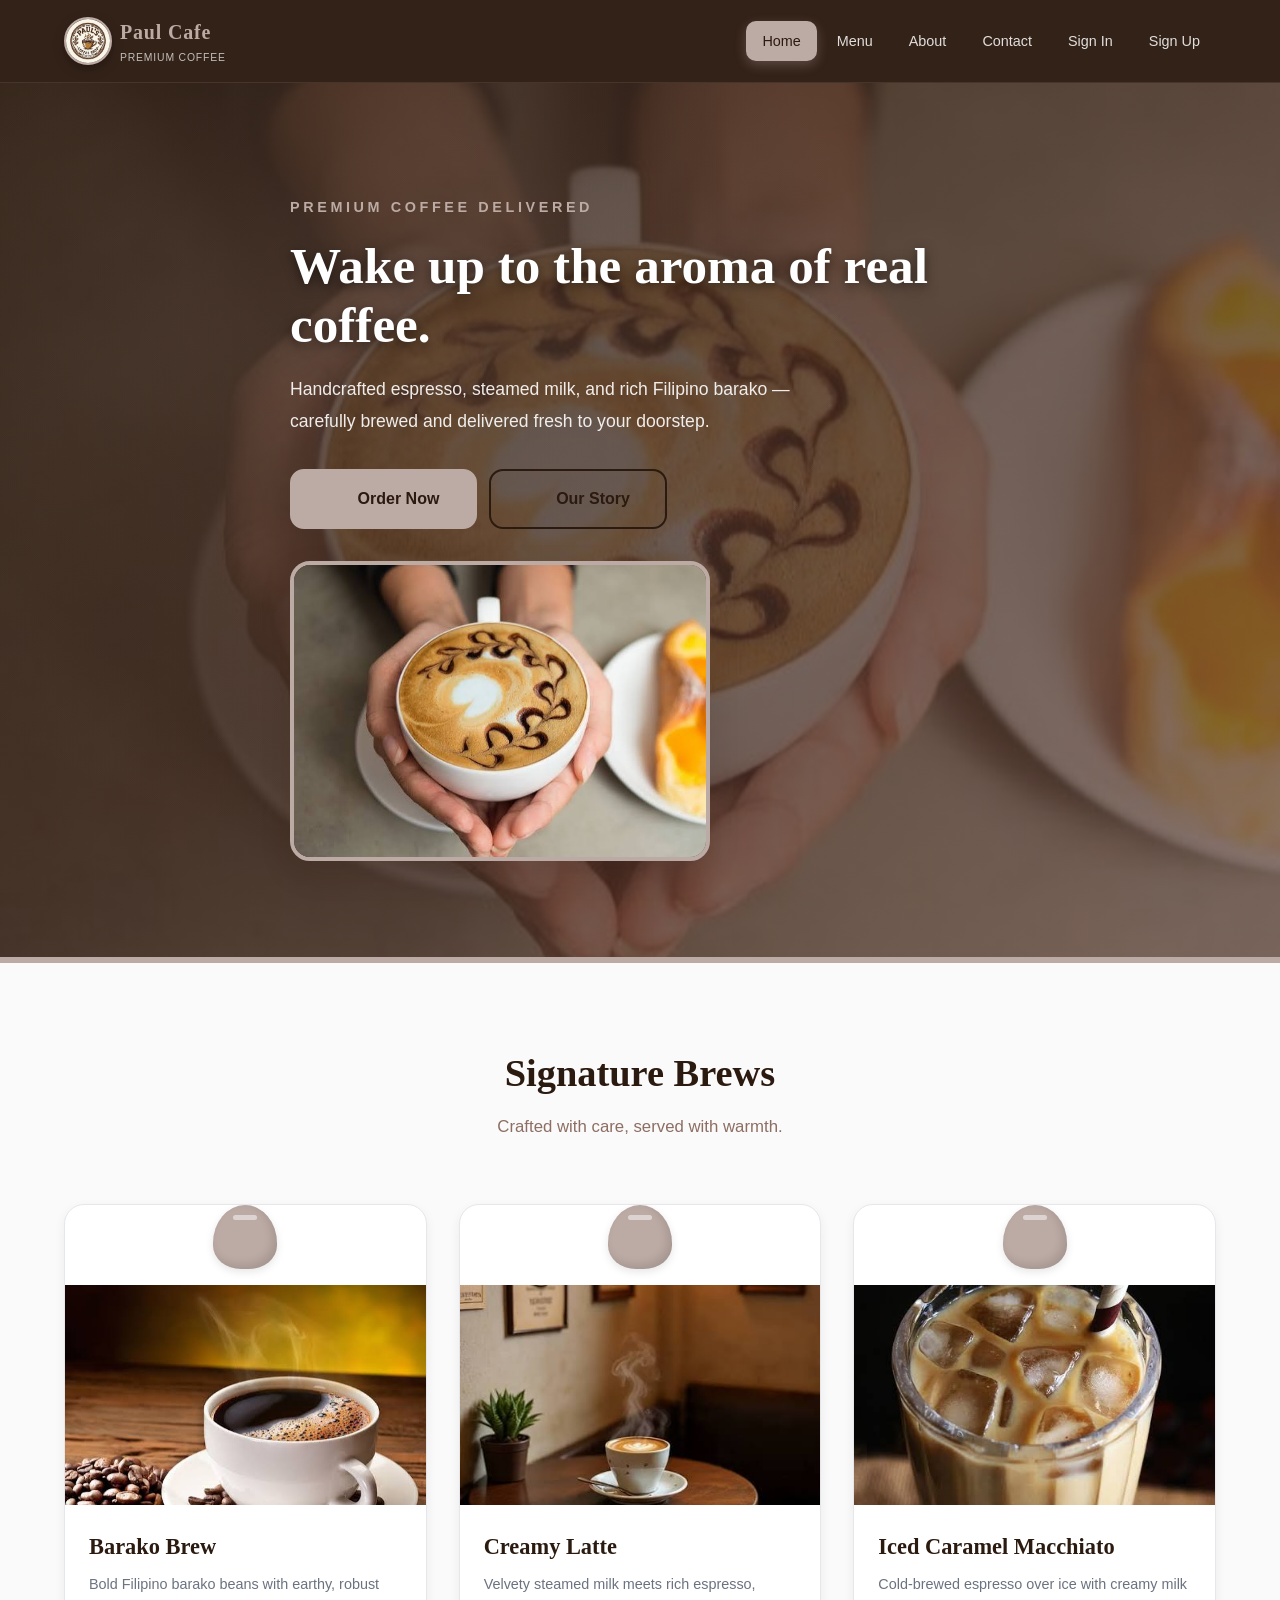
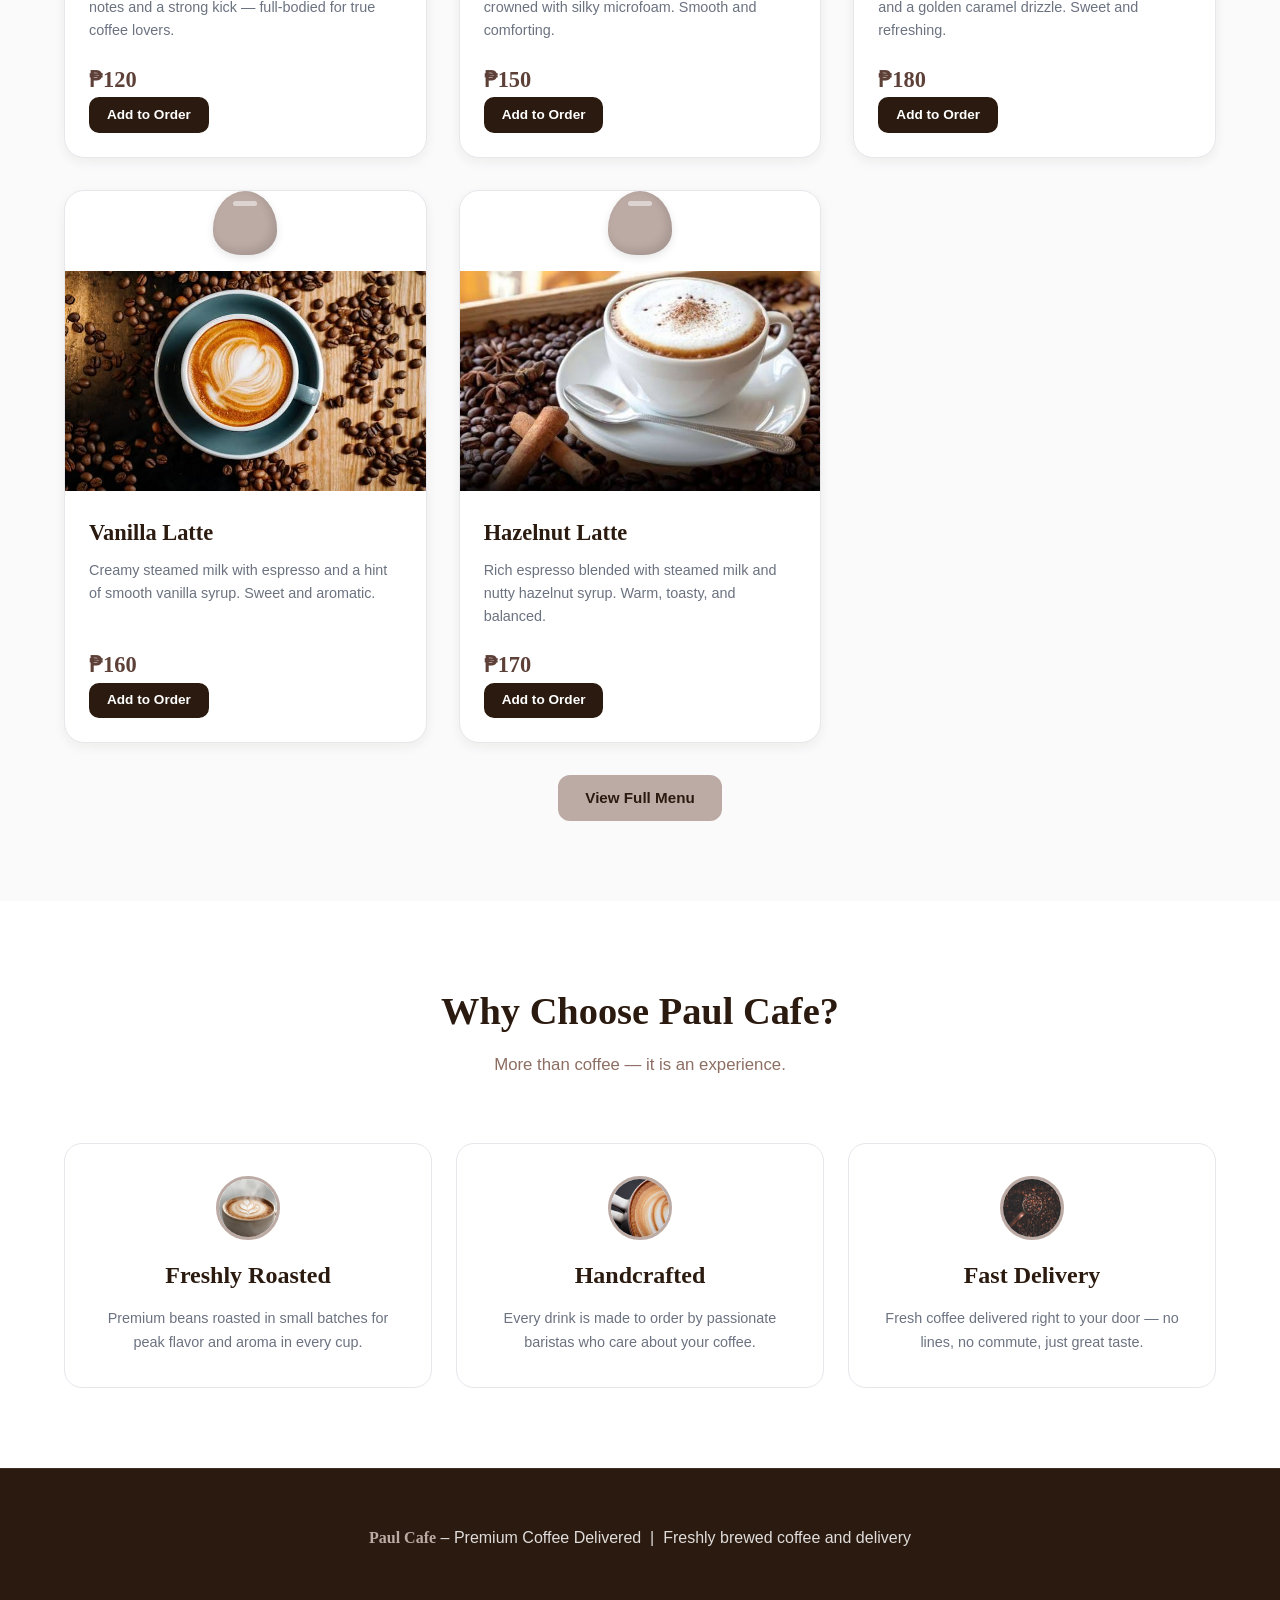
==== index.html @ e2fbf4a9 "Initial commit: Paul Cafe coffee store site" ====
<!DOCTYPE html>
<html lang="en">
<head>
<meta charset="UTF-8">
<meta name="viewport" content="width=device-width, initial-scale=1">
<title>Paul Cafe — Premium Coffee Delivery</title>
<link rel="stylesheet" href="style.css">
</head>
<body>
<header>
 <div class="bar">
  <a class="brand" href="index.html"><img src="assets/images/brand/logo.jpg" alt="Paul Cafe logo"><span><strong>Paul Cafe</strong><small>Premium Coffee</small></span></a>
  <button id="navToggle" aria-label="Toggle navigation menu" aria-expanded="false" aria-controls="mainNav">☰</button>
  <nav id="mainNav" aria-label="Main navigation"><ul><li><a href="index.html" class="active" aria-current="page">Home</a></li><li><a href="menu.html">Menu</a></li><li><a href="about.html">About</a></li><li><a href="contact.html">Contact</a></li><li><a href="signin.html">Sign In</a></li><li><a href="signup.html">Sign Up</a></li></ul></nav>
 </div>
</header>

<section class="hero"><div class="wrap">
 <div class="steam"></div><div class="steam"></div><div class="steam"></div>
 <p class="tag">Premium Coffee Delivered</p>
 <h1>Wake up to the aroma of real coffee.</h1>
 <p>Handcrafted espresso, steamed milk, and rich Filipino barako — carefully brewed and delivered fresh to your doorstep.</p>
 <div class="cta">
  <a class="btn gold large" href="menu.html"><span class="icon-lg" stroke-width="1.5"><path d="M5 12h14M12 5l7 7-7 7"/></span> Order Now</a>
  <a class="btn outline large" href="about.html" style="border-color:var(--coffee-dark);color:var(--coffee-dark)"><span class="icon-lg" stroke-width="1.5"><path d="M20 7L12 1L4 7M12 1H4a5 5 0 00-5 5v7a5 5 0 005 5h14a5 5 0 005-5V12a5 5 0 00-5-5zM12 17L22 17M12 17L2 17"/></span> Our Story</a>
 </div>
 <img src="assets/images/hero/coffeedesign.jpg" alt="Paul Cafe coffee banner" width="420" height="315">
</div></section>

<section><div class="wrap">
 <div class="section-title">
  <h2>Signature Brews</h2>
  <p>Crafted with care, served with warmth.</p>
 </div>
 <div class="grid">
  <article class="card">
   <div class="coffee-cup-decor"></div>
   <img src="assets/images/products/barako-brew1.jpg" alt="Barako Brew espresso" width="400" height="300">
   <div class="card-body">
    <h3>Barako Brew</h3>
    <p>Bold Filipino barako beans with earthy, robust notes and a strong kick — full-bodied for true coffee lovers.</p>
    <span class="price">₱120</span>
    <button type="button" class="btn add-btn small">Add to Order</button>
   </div>
  </article>
  <article class="card">
   <div class="coffee-cup-decor"></div>
   <img src="assets/images/products/creamy-latte.jpg" alt="Creamy Latte" width="400" height="300">
   <div class="card-body">
    <h3>Creamy Latte</h3>
    <p>Velvety steamed milk meets rich espresso, crowned with silky microfoam. Smooth and comforting.</p>
    <span class="price">₱150</span>
    <button type="button" class="btn add-btn small">Add to Order</button>
   </div>
  </article>
  <article class="card">
   <div class="coffee-cup-decor"></div>
   <img src="assets/images/products/iced-caramel-macchiato.jpg" alt="Iced Caramel Macchiato" width="400" height="300">
   <div class="card-body">
    <h3>Iced Caramel Macchiato</h3>
    <p>Cold-brewed espresso over ice with creamy milk and a golden caramel drizzle. Sweet and refreshing.</p>
    <span class="price">₱180</span>
    <button type="button" class="btn add-btn small">Add to Order</button>
   </div>
  </article>
  <article class="card">
   <div class="coffee-cup-decor"></div>
   <img src="assets/images/products/creamy-latte2.jpg" alt="Vanilla Latte" width="400" height="300">
   <div class="card-body">
    <h3>Vanilla Latte</h3>
    <p>Creamy steamed milk with espresso and a hint of smooth vanilla syrup. Sweet and aromatic.</p>
    <span class="price">₱160</span>
    <button type="button" class="btn add-btn small">Add to Order</button>
   </div>
  </article>
  <article class="card">
   <div class="coffee-cup-decor"></div>
   <img src="assets/images/products/creamy-latte3.jpg" alt="Hazelnut Latte" width="400" height="300">
   <div class="card-body">
    <h3>Hazelnut Latte</h3>
    <p>Rich espresso blended with steamed milk and nutty hazelnut syrup. Warm, toasty, and balanced.</p>
    <span class="price">₱170</span>
    <button type="button" class="btn add-btn small">Add to Order</button>
   </div>
  </article>
 </div>
 <p class="center" style="margin-top:2rem"><a class="btn gold" href="menu.html">View Full Menu</a></p>
</div></section>

<section class="alt"><div class="wrap">
 <div class="section-title">
  <h2>Why Choose Paul Cafe?</h2>
  <p>More than coffee — it is an experience.</p>
 </div>
 <div class="feature-list">
  <div class="feature-box">
   <img src="assets/images/decor/cd_3.jpg" alt="Coffee decor" style="width:64px;height:64px;border-radius:50%;object-fit:cover;margin:0 auto 1rem;display:block;border:3px solid var(--latte-gold)">
   <h3>Freshly Roasted</h3>
   <p>Premium beans roasted in small batches for peak flavor and aroma in every cup.</p>
  </div>
  <div class="feature-box">
   <img src="assets/images/decor/cd_1.jpg" alt="Coffee decor" style="width:64px;height:64px;border-radius:50%;object-fit:cover;margin:0 auto 1rem;display:block;border:3px solid var(--latte-gold)">
   <h3>Handcrafted</h3>
   <p>Every drink is made to order by passionate baristas who care about your coffee.</p>
  </div>
  <div class="feature-box">
   <img src="assets/images/decor/coffeebeans.jpg" alt="Coffee beans" style="width:64px;height:64px;border-radius:50%;object-fit:cover;margin:0 auto 1rem;display:block;border:3px solid var(--latte-gold)">
   <h3>Fast Delivery</h3>
   <p>Fresh coffee delivered right to your door — no lines, no commute, just great taste.</p>
  </div>
 </div>
</div></section>

<footer><p><strong>Paul Cafe</strong> – Premium Coffee Delivered &nbsp;|&nbsp; Freshly brewed coffee and delivery</p></footer>
<script src="main.js"></script>
</body>
</html>
---- style.css ----
/* ============ PAUL CAFE — PROFESSIONAL COFFEE STORE ============ */
:root{
  --coffee-dark:#2b1a0f;
  --coffee:#5d4037;
  --coffee-milk:#8d6e63;
  --cream:#fafafa;
  --foam:#ffffff;
  --latte-gold:#bcaaa4;
  --espresso:#3e2723;
  --caramel:#d7ccc8;
  --mocha:#6d4c41;
  --ink:#374151;
  --muted:#6b7280;
  --line:#e5e7eb;
  --shadow-soft:0 4px 12px rgba(43,26,15,0.06);
  --shadow-deep:0 12px 32px rgba(43,26,15,0.12);
  --radius:16px;
  --transition:all 0.3s cubic-bezier(0.4,0,0.2,1);
}

*{box-sizing:border-box;margin:0;padding:0}

html{scroll-behavior:smooth;background:var(--cream)}

body{
  margin:0;
  font-family:'Inter','Segoe UI',Roboto,Helvetica,Arial,sans-serif;
  background:var(--cream);
  color:var(--ink);
  line-height:1.6;
  overflow-x:hidden
}

img{max-width:100%;height:auto;display:block}

a{color:var(--coffee);text-decoration:none;transition:var(--transition)}

.wrap{max-width:1200px;margin:0 auto;padding:0 1.5rem}

section{padding:5rem 0;background:var(--cream)}

.serif{font-family:'Georgia','Times New Roman',serif}

/* ---------- icons ---------- */
.icon{display:inline-block;width:18px;height:18px;vertical-align:-0.1em;fill:none;stroke:currentColor;stroke-width:2;stroke-linecap:round;stroke-linejoin:round}
.icon-lg{width:24px;height:24px}

/* ---------- coffee bean pattern background ---------- */
.coffee-bg{
  position:fixed;top:0;left:0;width:100%;height:100%;
  background-image:radial-gradient(var(--latte-gold) 1px,transparent 1px);
  background-size:26px 26px;background-position:0 0,13px 13px;
  opacity:.04;pointer-events:none;z-index:-1
}

/* ---------- steam accents ---------- */
.steam{
  position:absolute;top:-10px;left:50%;
  width:14px;height:14px;background:rgba(255,255,255,.6);
  border-radius:50%;filter:blur(2px);opacity:0;
  animation:steamRise 3s ease-in-out infinite
}
.steam:nth-child(2){left:46%;animation-delay:.4s;animation-duration:3.4s;width:12px;height:12px}
.steam:nth-child(3){left:54%;animation-delay:.8s;animation-duration:2.8s;width:16px;height:16px}
@keyframes steamRise{
  0%{transform:translateY(0) scale(1);opacity:0}
  40%{opacity:.7}
  100%{transform:translateY(-45px) scale(1.5);opacity:0}
}

/* ---------- header ---------- */
header{
  background:rgba(43,26,15,0.96);
  position:sticky;top:0;z-index:200;
  border-bottom:1px solid rgba(188,170,164,0.15);
  backdrop-filter:blur(12px)
}
.bar{
  display:flex;align-items:center;justify-content:space-between;
  padding:1rem 1.5rem;max-width:1200px;margin:0 auto
}
.brand{
  display:flex;align-items:center;gap:0.5rem;color:var(--foam)
}
.brand img{width:48px;height:48px;border-radius:50%;object-fit:cover;object-position:center;border:2px solid var(--latte-gold);box-shadow:0 4px 12px rgba(0,0,0,0.3)}
.brand strong{font-family:'Georgia','Times New Roman',serif;font-size:1.25rem;color:var(--latte-gold);letter-spacing:0.04em}
.brand small{font-size:0.65rem;color:rgba(255,255,255,0.7);letter-spacing:0.08em;text-transform:uppercase;display:block;margin-top:0.1rem}

nav ul{list-style:none;display:flex;gap:0.25rem}
nav a{
  display:block;padding:0.55rem 1rem;color:rgba(255,255,255,0.85);
  border-radius:10px;font-weight:500;font-size:0.9rem;transition:var(--transition)
}
nav a:hover,nav a.active{background:var(--latte-gold);color:var(--coffee-dark);box-shadow:0 4px 12px rgba(188,170,164,0.3)}

#navToggle{
  display:none;background:var(--latte-gold);color:var(--coffee-dark);border:0;
  font-size:1.3rem;padding:0.2rem 0.6rem;border-radius:10px;cursor:pointer;box-shadow:0 4px 10px rgba(188,170,164,0.35)
}
.badge{
  background:var(--coffee-milk);color:#fff;border-radius:999px;padding:0 0.5rem;
  font-size:0.7rem;margin-left:0.25rem;font-weight:700
}

/* ---------- buttons ---------- */
.btn{
  display:inline-flex;align-items:center;justify-content:center;gap:0.4rem;
  background:var(--coffee-dark);color:var(--foam);
  border:2px solid var(--coffee-dark);padding:0.85rem 1.6rem;border-radius:12px;
  font-weight:600;font-size:0.95rem;transition:var(--transition);cursor:pointer;line-height:1
}
.btn:hover{background:transparent;color:var(--coffee-dark);border-color:var(--coffee-dark);transform:translateY(-1px)}
.btn.gold{
  background:var(--latte-gold);border-color:var(--latte-gold);color:var(--coffee-dark)
}
.btn.gold:hover{background:#b39d95;color:var(--coffee-dark);transform:translateY(-1px)}
.btn.outline{
  background:transparent;border:2px solid var(--coffee);color:var(--coffee)
}
.btn.outline:hover{background:var(--coffee);color:var(--foam);transform:translateY(-1px)}
.btn.large{padding:1rem 2.2rem;font-size:1rem;border-radius:14px}
.btn.small{padding:0.55rem 1rem;font-size:0.85rem;border-radius:10px}

/* ---------- hero ---------- */
.hero{
  position:relative;
  background:
    linear-gradient(135deg,rgba(43,26,15,0.85),rgba(93,64,55,0.7)),
    url(assets/images/hero/coffeedesign.jpg) center/cover no-repeat;
  color:var(--foam);
  padding:7rem 0 6rem;
  min-height:85vh;
  display:flex;align-items:center;
  border-bottom:6px solid var(--latte-gold);
  overflow:hidden
}
.hero::before{
  content:'';position:absolute;top:-12%;left:-12%;width:124%;height:124%;
  background:radial-gradient(circle at 30% 30%,rgba(188,170,164,0.12),transparent 40%);
  z-index:0
}
.hero .wrap{position:relative;z-index:2}
.hero .steam{top:-18px}
.hero .tag{
  font-size:0.9rem;letter-spacing:0.25em;text-transform:uppercase;
  color:var(--latte-gold);font-weight:800;margin-bottom:1rem;display:block
}
.hero h1{
  font-family:'Georgia','Times New Roman',serif;font-size:3.2rem;line-height:1.15;
  color:var(--foam);margin-bottom:1.2rem;text-shadow:0 3px 12px rgba(0,0,0,0.5);max-width:700px
}
.hero p{font-size:1.1rem;color:rgba(255,255,255,0.9);margin-bottom:2rem;max-width:560px;line-height:1.8}
.hero .cta{display:flex;gap:0.75rem;flex-wrap:wrap}
.hero img{max-width:420px;border:4px solid var(--latte-gold);border-radius:20px;object-fit:cover;margin-top:2rem;box-shadow:var(--shadow-deep)}

/* ---------- section titles ---------- */
.section-title{text-align:center;margin-bottom:4rem}
.section-title h2{
  font-family:'Georgia','Times New Roman',serif;font-size:2.4rem;color:var(--coffee-dark);
  margin-bottom:0.6rem
}
.section-title p{color:var(--coffee-milk);font-size:1.05rem}

/* ---------- featured drinks grid ---------- */
.grid{display:grid;grid-template-columns:repeat(auto-fit,minmax(280px,1fr));gap:2rem}

.card{
  background:var(--foam);border-radius:20px;overflow:hidden;
  box-shadow:var(--shadow-soft);border:1px solid var(--line);
  transition:var(--transition);display:flex;flex-direction:column;position:relative
}
.card:hover{
  transform:translateY(-6px);box-shadow:var(--shadow-deep);border-color:var(--latte-gold)
}
.card::before{
  content:'';position:absolute;top:0;left:0;right:0;height:5px;
  background:linear-gradient(90deg,var(--latte-gold),var(--coffee-milk));opacity:0;
  transition:var(--transition)
}
.card:hover::before{opacity:1}
.card img{width:100%;height:220px;object-fit:cover;object-position:center;transition:var(--transition)}
.card:hover img{transform:scale(1.05);filter:brightness(1.08)}
.card-body{
  padding:1.5rem;display:flex;flex-direction:column;flex:1
}
.card-body h3{
  font-family:'Georgia','Times New Roman',serif;font-size:1.4rem;color:var(--coffee-dark);
  margin-bottom:0.5rem
}
.card-body p{color:var(--muted);font-size:0.9rem;margin-bottom:1.2rem;flex:1;line-height:1.6}
.card-body .price{
  font-size:1.4rem;font-weight:700;color:var(--coffee);
  font-family:'Georgia','Times New Roman',serif
}
.card-body .add-btn{align-self:flex-start;width:fit-content}

/* product card live hover effects */
.card:hover .coffee-cup-decor{transform:scale(1.12);box-shadow:inset -4px -4px 10px rgba(0,0,0,0.15),0 6px 14px rgba(0,0,0,0.14)}
.card-body .add-btn{position:relative;overflow:hidden;z-index:1}
.card-body .add-btn::after{content:'';position:absolute;inset:0;background:radial-gradient(circle,rgba(188,170,164,0.45),transparent 70%);opacity:0;transition:var(--transition);z-index:-1}
.card-body .add-btn:hover::after{opacity:1}
.card-body .add-btn:hover{transform:translateY(-2px);box-shadow:0 6px 14px rgba(43,26,15,0.18)}
.card-body .add-btn:active{transform:scale(0.97)}

/* ---------- coffee cup decorative ---------- */
.coffee-cup-decor{
  position:relative;width:64px;height:64px;margin:0 auto 1rem;
  background:var(--latte-gold);border-radius:52% 52% 46% 46%/62% 62% 38% 38%;
  box-shadow:inset -4px -4px 10px rgba(0,0,0,0.12),0 3px 8px rgba(0,0,0,0.1)
}
.coffee-cup-decor::after{
  content:'';position:absolute;top:10px;left:50%;transform:translateX(-50%);
  width:24px;height:5px;background:rgba(255,255,255,0.5);border-radius:3px
}

/* ---------- why us / features ---------- */
.feature-list{display:grid;grid-template-columns:repeat(auto-fit,minmax(260px,1fr));gap:1.5rem}
.feature-box{
  background:var(--foam);padding:2rem;border-radius:18px;
  border:1px solid var(--line);text-align:center;
  transition:var(--transition);position:relative;overflow:hidden
}
.feature-box::before{
  content:'';position:absolute;top:0;left:0;right:0;height:4px;
  background:linear-gradient(90deg,var(--coffee-dark),var(--latte-gold));opacity:0;transition:var(--transition)
}
.feature-box:hover::before{opacity:1}
.feature-box:hover{border-color:var(--latte-gold);transform:translateY(-4px);box-shadow:var(--shadow-deep)}
.feature-box h3{
  font-family:'Georgia','Times New Roman',serif;font-size:1.5rem;color:var(--coffee-dark);
  margin-bottom:0.7rem
}
.feature-box p{color:var(--muted);font-size:0.9rem;line-height:1.7}

/* ---------- alt / white sections ---------- */
.alt{background:var(--foam)}

/* ---------- forms ---------- */
form{
  background:var(--foam);padding:2.5rem;border-radius:22px;
  box-shadow:var(--shadow-soft);border:1px solid var(--line);max-width:620px;margin:0 auto
}
.label-group{margin-bottom:0}
label{display:block;font-weight:600;margin:1rem 0 0.25rem;color:var(--ink);font-size:0.95rem}
input,textarea{
  width:100%;padding:0.85rem;border:2px solid rgba(93,64,55,0.15);border-radius:12px;
  font:inherit;color:var(--ink);background:var(--cream);transition:var(--transition)
}
input:focus,textarea:focus{border-color:var(--latte-gold);outline:none;background:var(--foam);box-shadow:0 0 0 4px rgba(188,170,164,0.15)}
.error{color:#b91c1c;font-size:0.82rem;min-height:1.1em;margin:0.25rem 0 0}
input.bad,textarea.bad{border-color:#b91c1c}
.hidden{display:none}

/* ---------- footer ---------- */
footer{
  background:var(--coffee-dark);color:rgba(255,255,255,0.85);
  text-align:center;padding:3.5rem 1.5rem;border-top:1px solid rgba(188,170,164,0.15)
}
footer strong{color:var(--latte-gold);font-family:'Georgia','Times New Roman',serif}

/* ---------- responsive ---------- */
@media(max-width:768px){
  #navToggle{display:block}
  nav{display:none;width:100%;position:absolute;top:100%;left:0;background:var(--coffee-dark)}
  nav.open{display:block}
  nav ul{flex-direction:column;padding:1.5rem 0}
  nav a{padding:1rem 2rem;border-radius:0;border-bottom:1px solid rgba(255,255,255,0.08)}
  .hero h1{font-size:2.2rem}
  .hero{padding:5rem 0 4rem}
  form{padding:1.5rem}
  .brand img{width:40px;height:40px}
}

/* cart (menu page) */
.cart{
  background:var(--foam);border-radius:20px;padding:1.75rem;
  box-shadow:var(--shadow-soft);border:1px solid var(--line)
}
.cart h2{font-family:'Georgia','Times New Roman',serif;font-size:1.7rem;color:var(--coffee-dark);margin-bottom:1.25rem}
.cart-item{
  display:flex;justify-content:space-between;gap:0.75rem;padding:1rem 0;
  border-bottom:1px solid var(--line);flex-wrap:wrap;align-items:center
}
.cart-item:last-child{border-bottom:none}
.qty{display:flex;align-items:center;gap:0.4rem}
.qty button{width:34px;height:34px;border:2px solid var(--coffee-dark);background:var(--foam);border-radius:10px;font-size:1rem;font-weight:700;cursor:pointer;color:var(--coffee-dark)}
.link-btn{background:none;border:0;color:var(--coffee);text-decoration:underline;cursor:pointer;font-size:0.85rem}
.row{display:flex;justify-content:space-between;padding:0.35rem 0;font-size:0.95rem}
.row.total{font-weight:700;font-size:1.15rem;border-top:3px solid var(--coffee-dark);margin-top:0.6rem;padding-top:0.6rem;color:var(--coffee-dark)}
.msg{padding:0.9rem 1.2rem;border-radius:12px;margin:1rem 0;font-size:0.95rem}
.msg.info{background:#fdf3e8;border:1px solid var(--latte-gold);color:var(--coffee-dark)}
.msg.ok{background:#eef6ea;border:1px solid #86b47a;color:#3e6b3f}
.two{display:grid;grid-template-columns:1fr 1fr;gap:2.5rem}
.layout{display:flex;flex-direction:column;gap:2.5rem}
.search{display:flex;gap:0.75rem;margin-bottom:2rem}
.search input{flex:1;padding:0.9rem;border:2px solid rgba(93,64,55,0.15);border-radius:12px;background:var(--cream);font:inherit}
.center{text-align:center}

/* role toggle buttons (Customer / Delivery Rider) */
.role-toggle{display:flex;gap:0.5rem;justify-content:center;flex-wrap:wrap}
.role-btn{
  display:inline-flex;align-items:center;justify-content:center;
  border:2px solid var(--coffee);background:transparent;color:var(--coffee);
  border-radius:10px;padding:0.55rem 1.1rem;font-weight:600;font-size:0.9rem;
  cursor:pointer;transition:var(--transition);white-space:nowrap
}
.role-btn:hover{background:var(--coffee);color:var(--foam);transform:translateY(-1px)}
.role-btn.active{background:var(--coffee-dark);color:var(--foam);border-color:var(--coffee-dark);box-shadow:0 4px 12px rgba(43,26,15,0.18)}

/* responsive */
@media(max-width:560px){
  .role-toggle{gap:0.4rem}
  .role-btn{font-size:0.8rem;padding:0.45rem 0.8rem}
}

/* summary review box */
.order-review{border:1px solid var(--line);border-radius:16px;padding:1.5rem;background:var(--foam)}
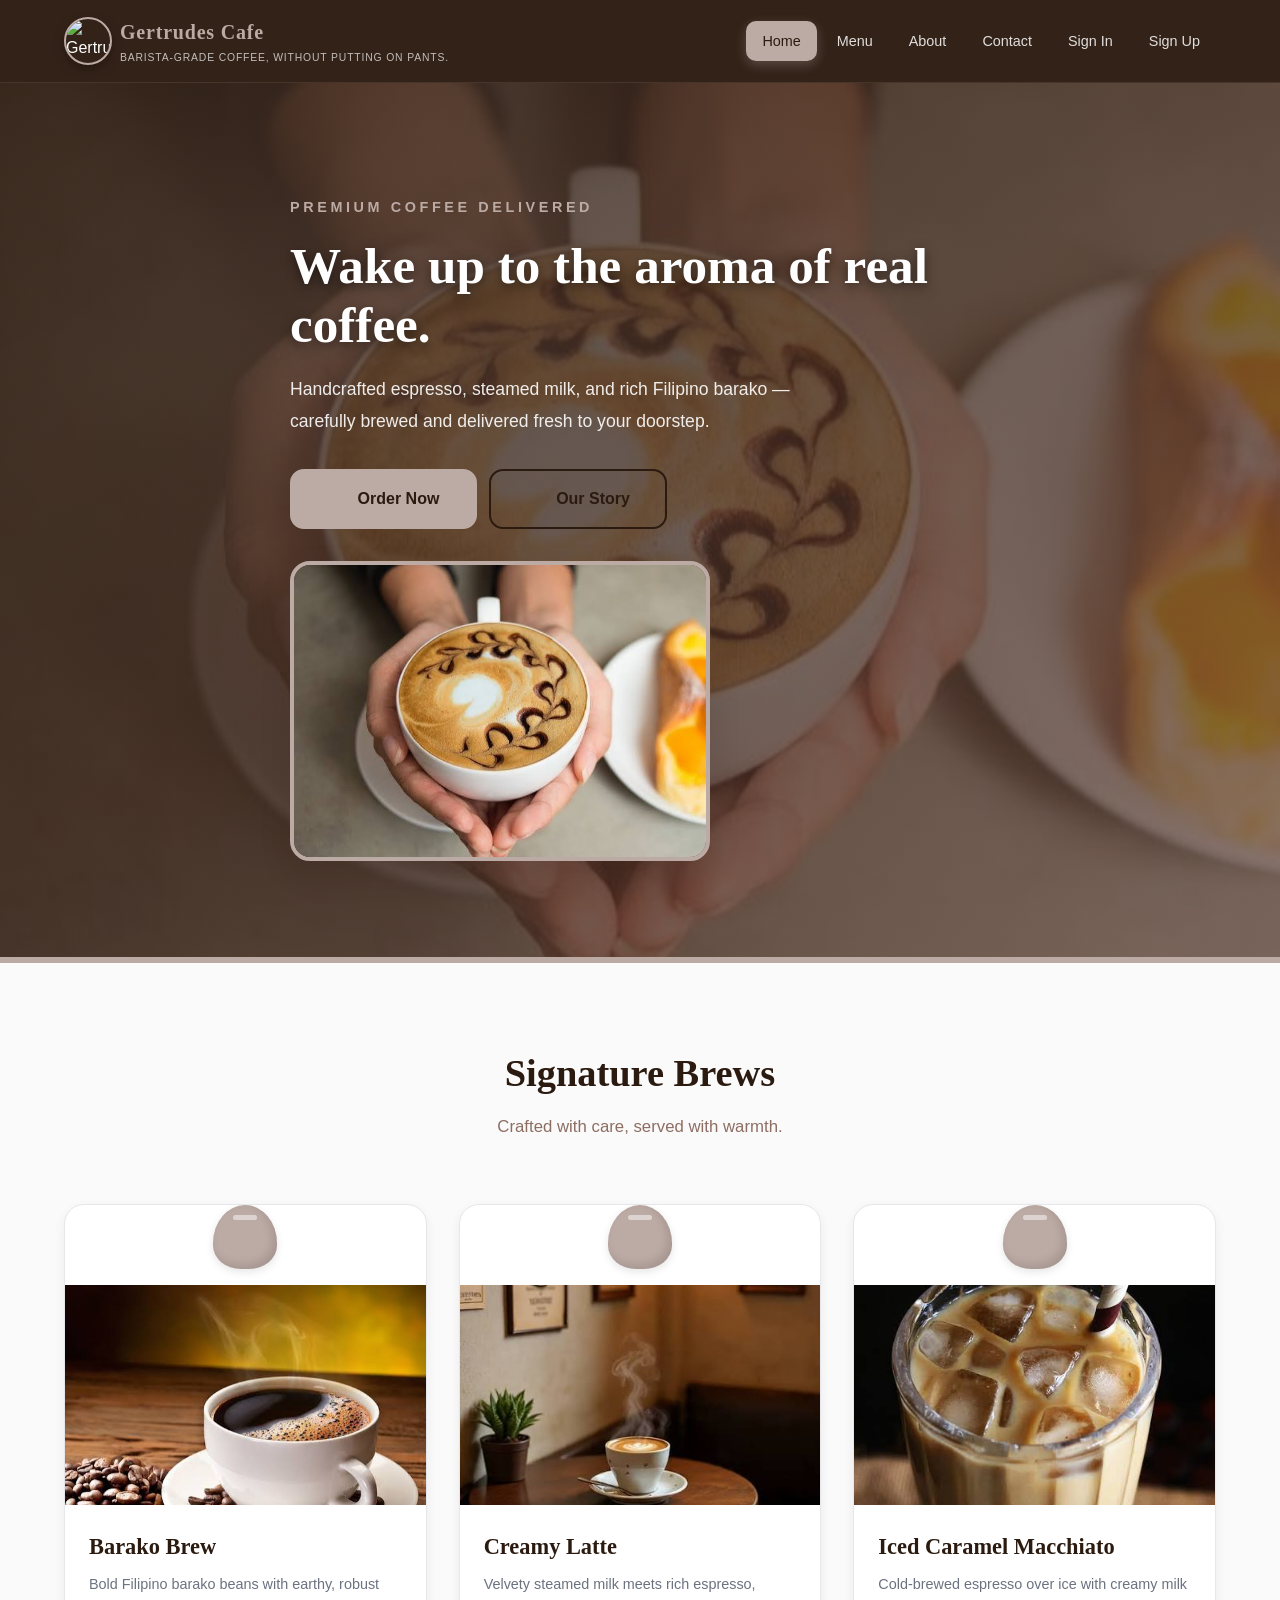
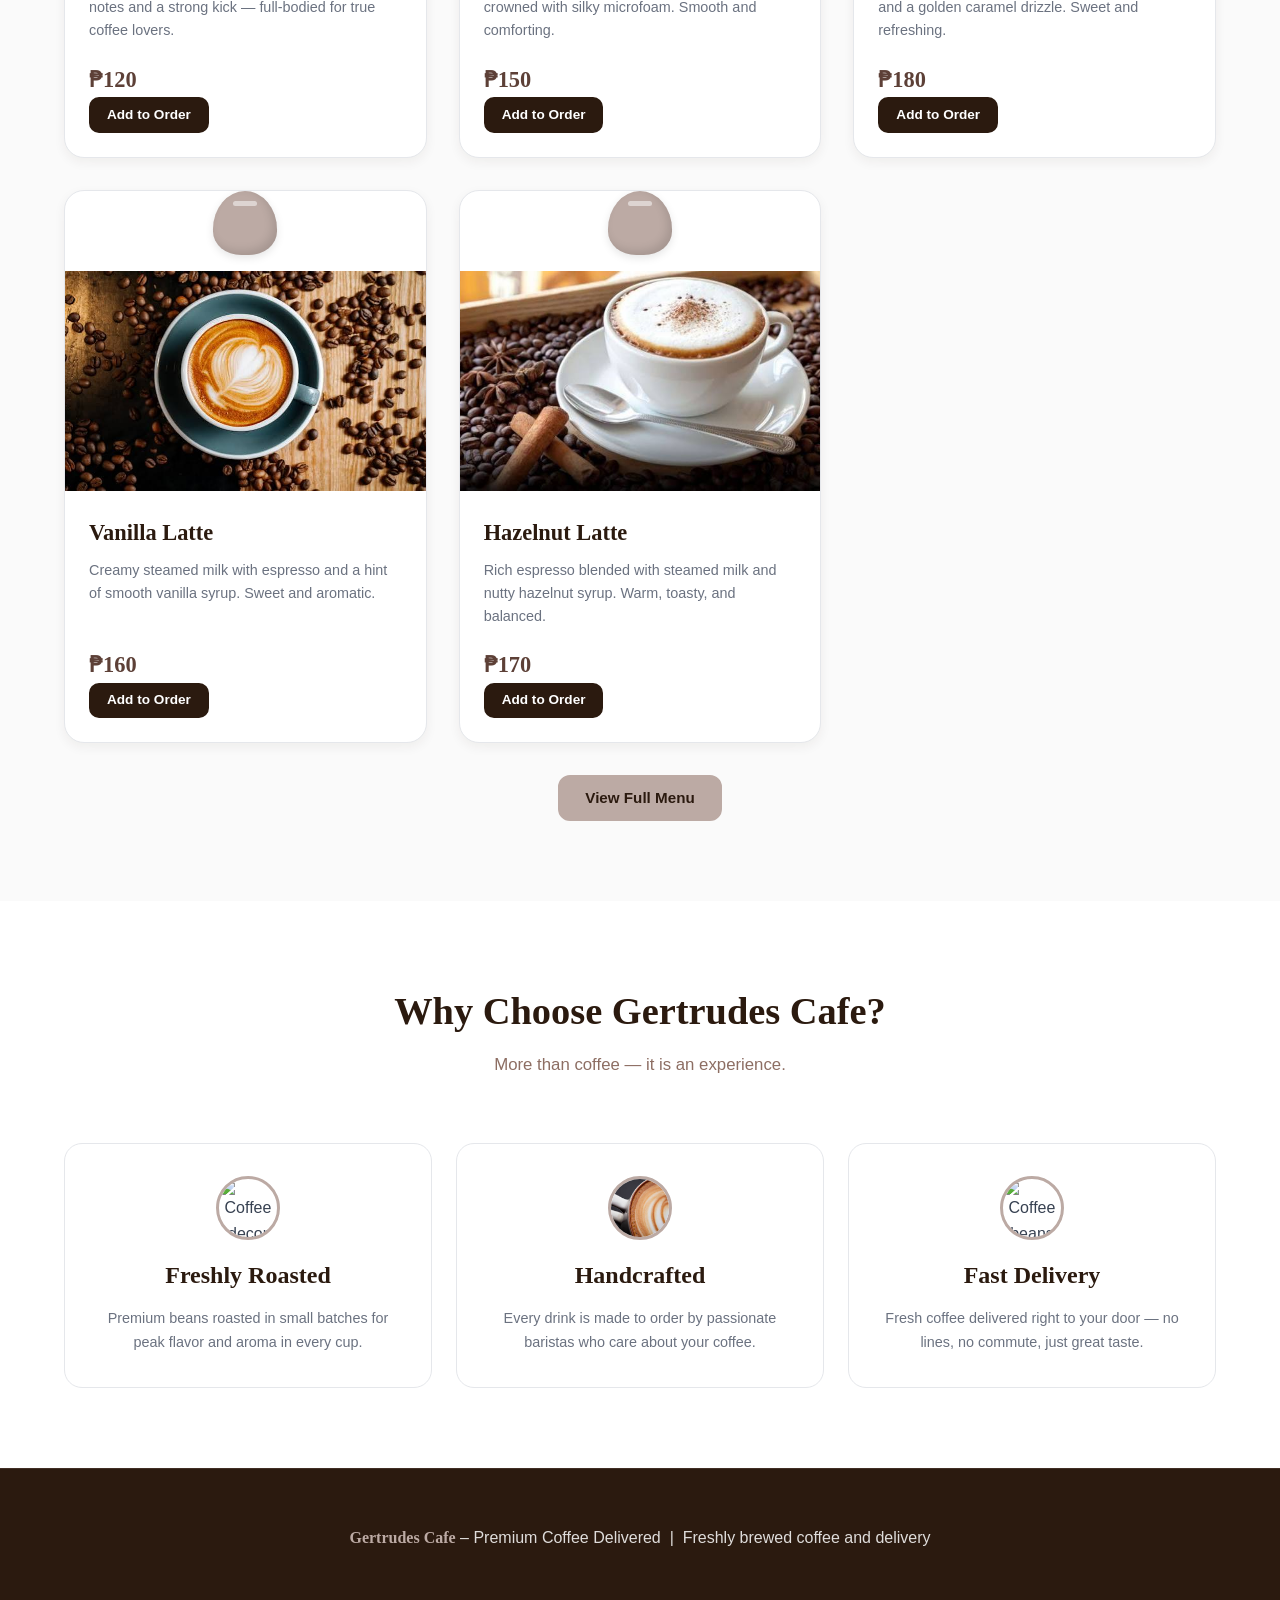
==== commit ce5498aa: "partial edit" ====
--- a/index.html
+++ b/index.html
@@ -3,13 +3,13 @@
 <head>
 <meta charset="UTF-8">
 <meta name="viewport" content="width=device-width, initial-scale=1">
-<title>Paul Cafe — Premium Coffee Delivery</title>
+<title>Gertrudes Cafe — Premium Coffee Delivery</title>
 <link rel="stylesheet" href="style.css">
 </head>
 <body>
 <header>
  <div class="bar">
-  <a class="brand" href="index.html"><img src="assets/images/brand/logo.jpg" alt="Paul Cafe logo"><span><strong>Paul Cafe</strong><small>Premium Coffee</small></span></a>
+  <a class="brand" href="index.html"><img src="assets/images/decor/gertrudes_icon.jpg" alt="Gertrudes Cafe logo"><span><strong>Gertrudes Cafe</strong><small>Barista-grade coffee, without putting on pants.</small></span></a>
   <button id="navToggle" aria-label="Toggle navigation menu" aria-expanded="false" aria-controls="mainNav">☰</button>
   <nav id="mainNav" aria-label="Main navigation"><ul><li><a href="index.html" class="active" aria-current="page">Home</a></li><li><a href="menu.html">Menu</a></li><li><a href="about.html">About</a></li><li><a href="contact.html">Contact</a></li><li><a href="signin.html">Sign In</a></li><li><a href="signup.html">Sign Up</a></li></ul></nav>
  </div>
@@ -24,7 +24,7 @@
   <a class="btn gold large" href="menu.html"><span class="icon-lg" stroke-width="1.5"><path d="M5 12h14M12 5l7 7-7 7"/></span> Order Now</a>
   <a class="btn outline large" href="about.html" style="border-color:var(--coffee-dark);color:var(--coffee-dark)"><span class="icon-lg" stroke-width="1.5"><path d="M20 7L12 1L4 7M12 1H4a5 5 0 00-5 5v7a5 5 0 005 5h14a5 5 0 005-5V12a5 5 0 00-5-5zM12 17L22 17M12 17L2 17"/></span> Our Story</a>
  </div>
- <img src="assets/images/hero/coffeedesign.jpg" alt="Paul Cafe coffee banner" width="420" height="315">
+ <img src="assets/images/hero/coffeedesign.jpg" alt="Gertrudes Cafe coffee banner" width="420" height="315">
 </div></section>
 
 <section><div class="wrap">
@@ -89,7 +89,7 @@
 
 <section class="alt"><div class="wrap">
  <div class="section-title">
-  <h2>Why Choose Paul Cafe?</h2>
+  <h2>Why Choose Gertrudes Cafe?</h2>
   <p>More than coffee — it is an experience.</p>
  </div>
  <div class="feature-list">
@@ -111,7 +111,7 @@
  </div>
 </div></section>
 
-<footer><p><strong>Paul Cafe</strong> – Premium Coffee Delivered &nbsp;|&nbsp; Freshly brewed coffee and delivery</p></footer>
+<footer><p><strong>Gertrudes Cafe</strong> – Premium Coffee Delivered &nbsp;|&nbsp; Freshly brewed coffee and delivery</p></footer>
 <script src="main.js"></script>
 </body>
 </html>
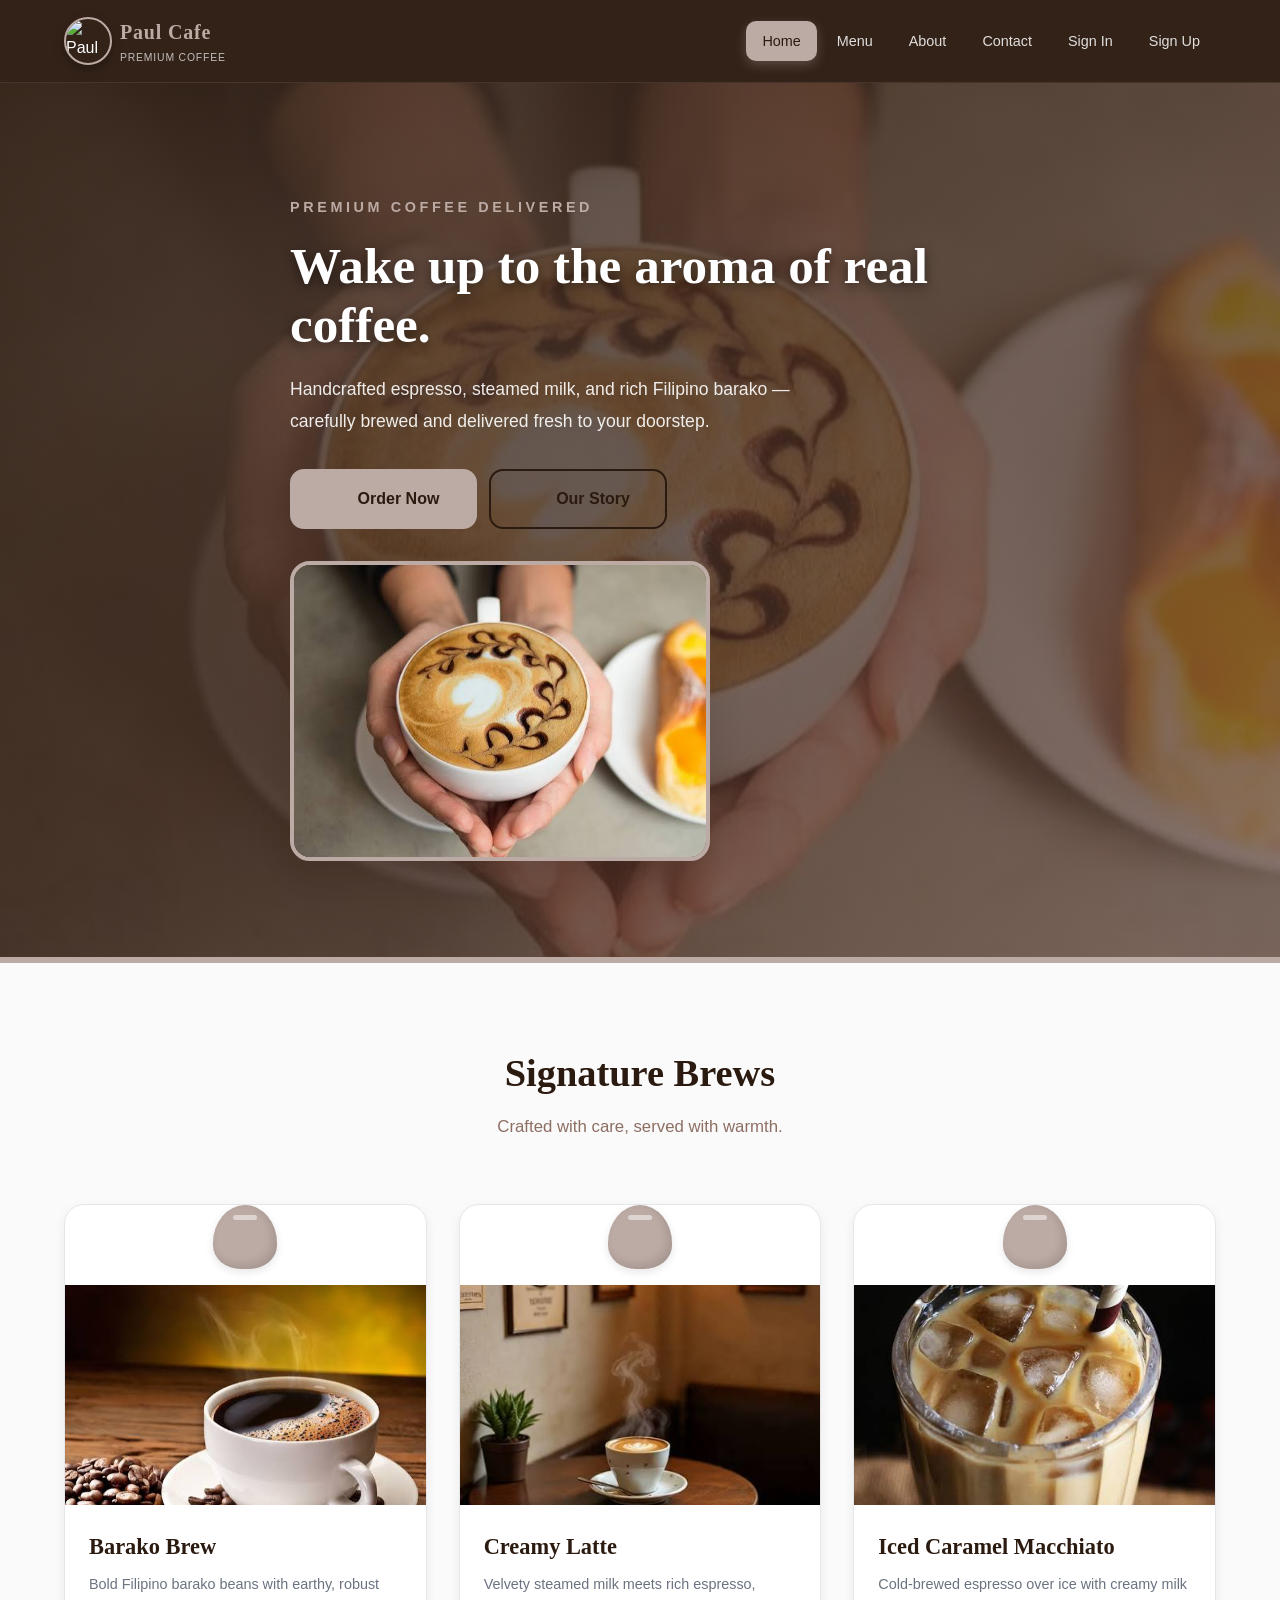
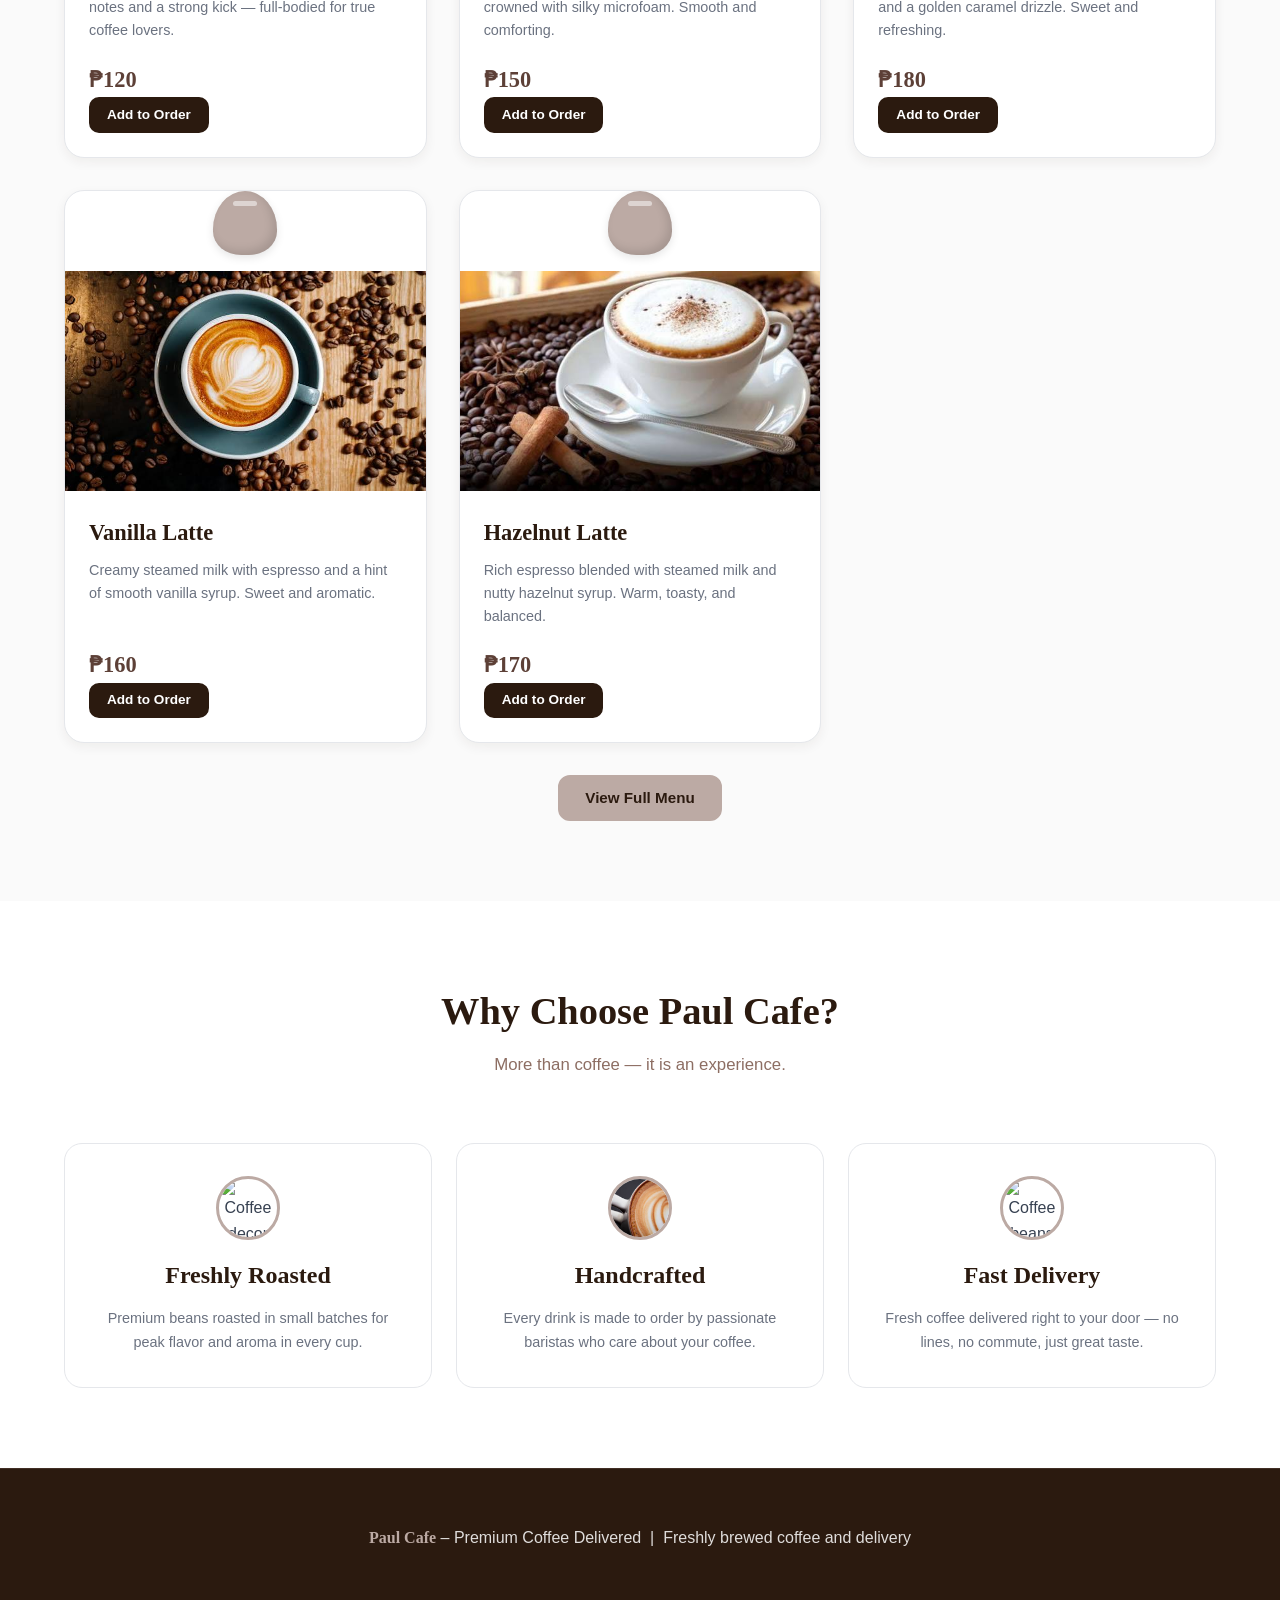
==== commit 3c136ff3: "Revert to Paul Cafe branding" ====
--- a/index.html
+++ b/index.html
@@ -3,13 +3,13 @@
 <head>
 <meta charset="UTF-8">
 <meta name="viewport" content="width=device-width, initial-scale=1">
-<title>Gertrudes Cafe — Premium Coffee Delivery</title>
+<title>Paul Cafe — Premium Coffee Delivery</title>
 <link rel="stylesheet" href="style.css">
 </head>
 <body>
 <header>
  <div class="bar">
-  <a class="brand" href="index.html"><img src="assets/images/decor/gertrudes_icon.jpg" alt="Gertrudes Cafe logo"><span><strong>Gertrudes Cafe</strong><small>Barista-grade coffee, without putting on pants.</small></span></a>
+  <a class="brand" href="index.html"><img src="assets/images/brand/logo.jpg" alt="Paul Cafe logo"><span><strong>Paul Cafe</strong><small>Premium Coffee</small></span></a>
   <button id="navToggle" aria-label="Toggle navigation menu" aria-expanded="false" aria-controls="mainNav">☰</button>
   <nav id="mainNav" aria-label="Main navigation"><ul><li><a href="index.html" class="active" aria-current="page">Home</a></li><li><a href="menu.html">Menu</a></li><li><a href="about.html">About</a></li><li><a href="contact.html">Contact</a></li><li><a href="signin.html">Sign In</a></li><li><a href="signup.html">Sign Up</a></li></ul></nav>
  </div>
@@ -24,7 +24,7 @@
   <a class="btn gold large" href="menu.html"><span class="icon-lg" stroke-width="1.5"><path d="M5 12h14M12 5l7 7-7 7"/></span> Order Now</a>
   <a class="btn outline large" href="about.html" style="border-color:var(--coffee-dark);color:var(--coffee-dark)"><span class="icon-lg" stroke-width="1.5"><path d="M20 7L12 1L4 7M12 1H4a5 5 0 00-5 5v7a5 5 0 005 5h14a5 5 0 005-5V12a5 5 0 00-5-5zM12 17L22 17M12 17L2 17"/></span> Our Story</a>
  </div>
- <img src="assets/images/hero/coffeedesign.jpg" alt="Gertrudes Cafe coffee banner" width="420" height="315">
+ <img src="assets/images/hero/coffeedesign.jpg" alt="Paul Cafe coffee banner" width="420" height="315">
 </div></section>
 
 <section><div class="wrap">
@@ -89,7 +89,7 @@
 
 <section class="alt"><div class="wrap">
  <div class="section-title">
-  <h2>Why Choose Gertrudes Cafe?</h2>
+  <h2>Why Choose Paul Cafe?</h2>
   <p>More than coffee — it is an experience.</p>
  </div>
  <div class="feature-list">
@@ -111,7 +111,7 @@
  </div>
 </div></section>
 
-<footer><p><strong>Gertrudes Cafe</strong> – Premium Coffee Delivered &nbsp;|&nbsp; Freshly brewed coffee and delivery</p></footer>
+<footer><p><strong>Paul Cafe</strong> – Premium Coffee Delivered &nbsp;|&nbsp; Freshly brewed coffee and delivery</p></footer>
 <script src="main.js"></script>
 </body>
 </html>
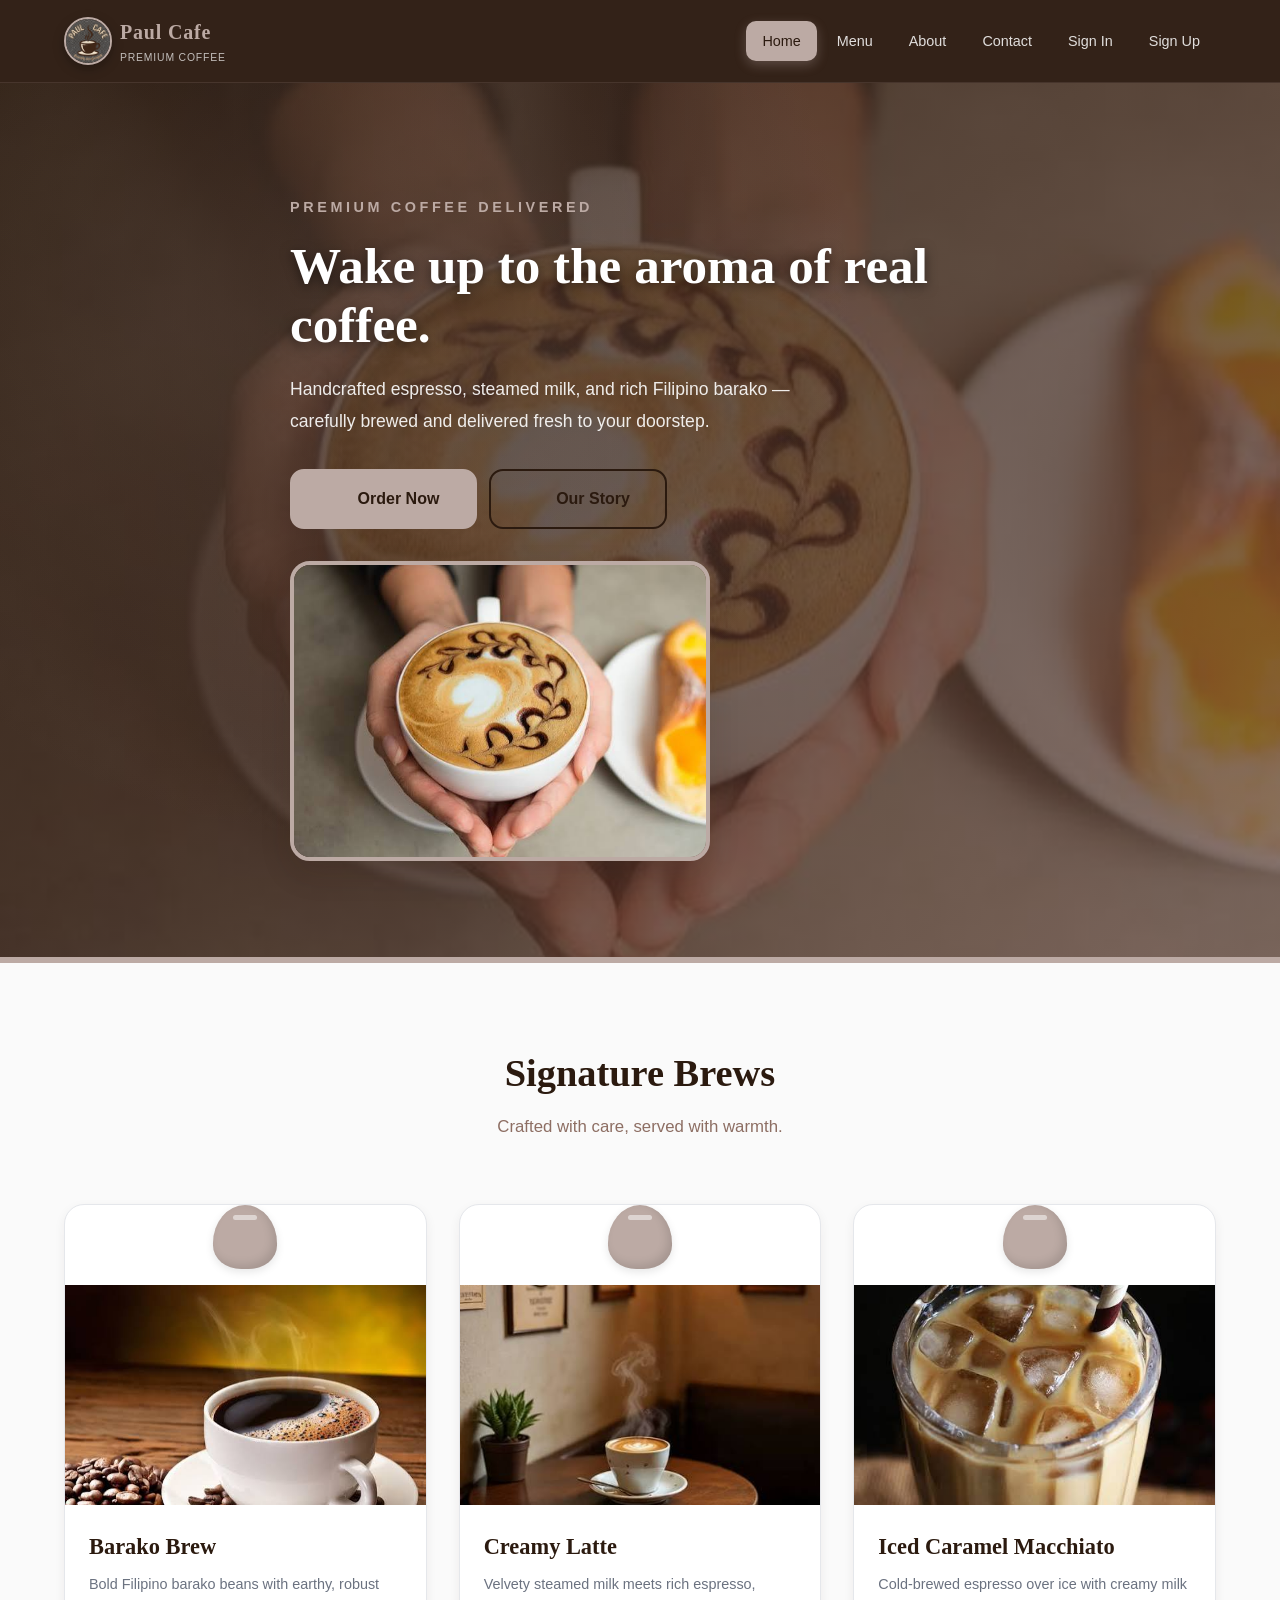
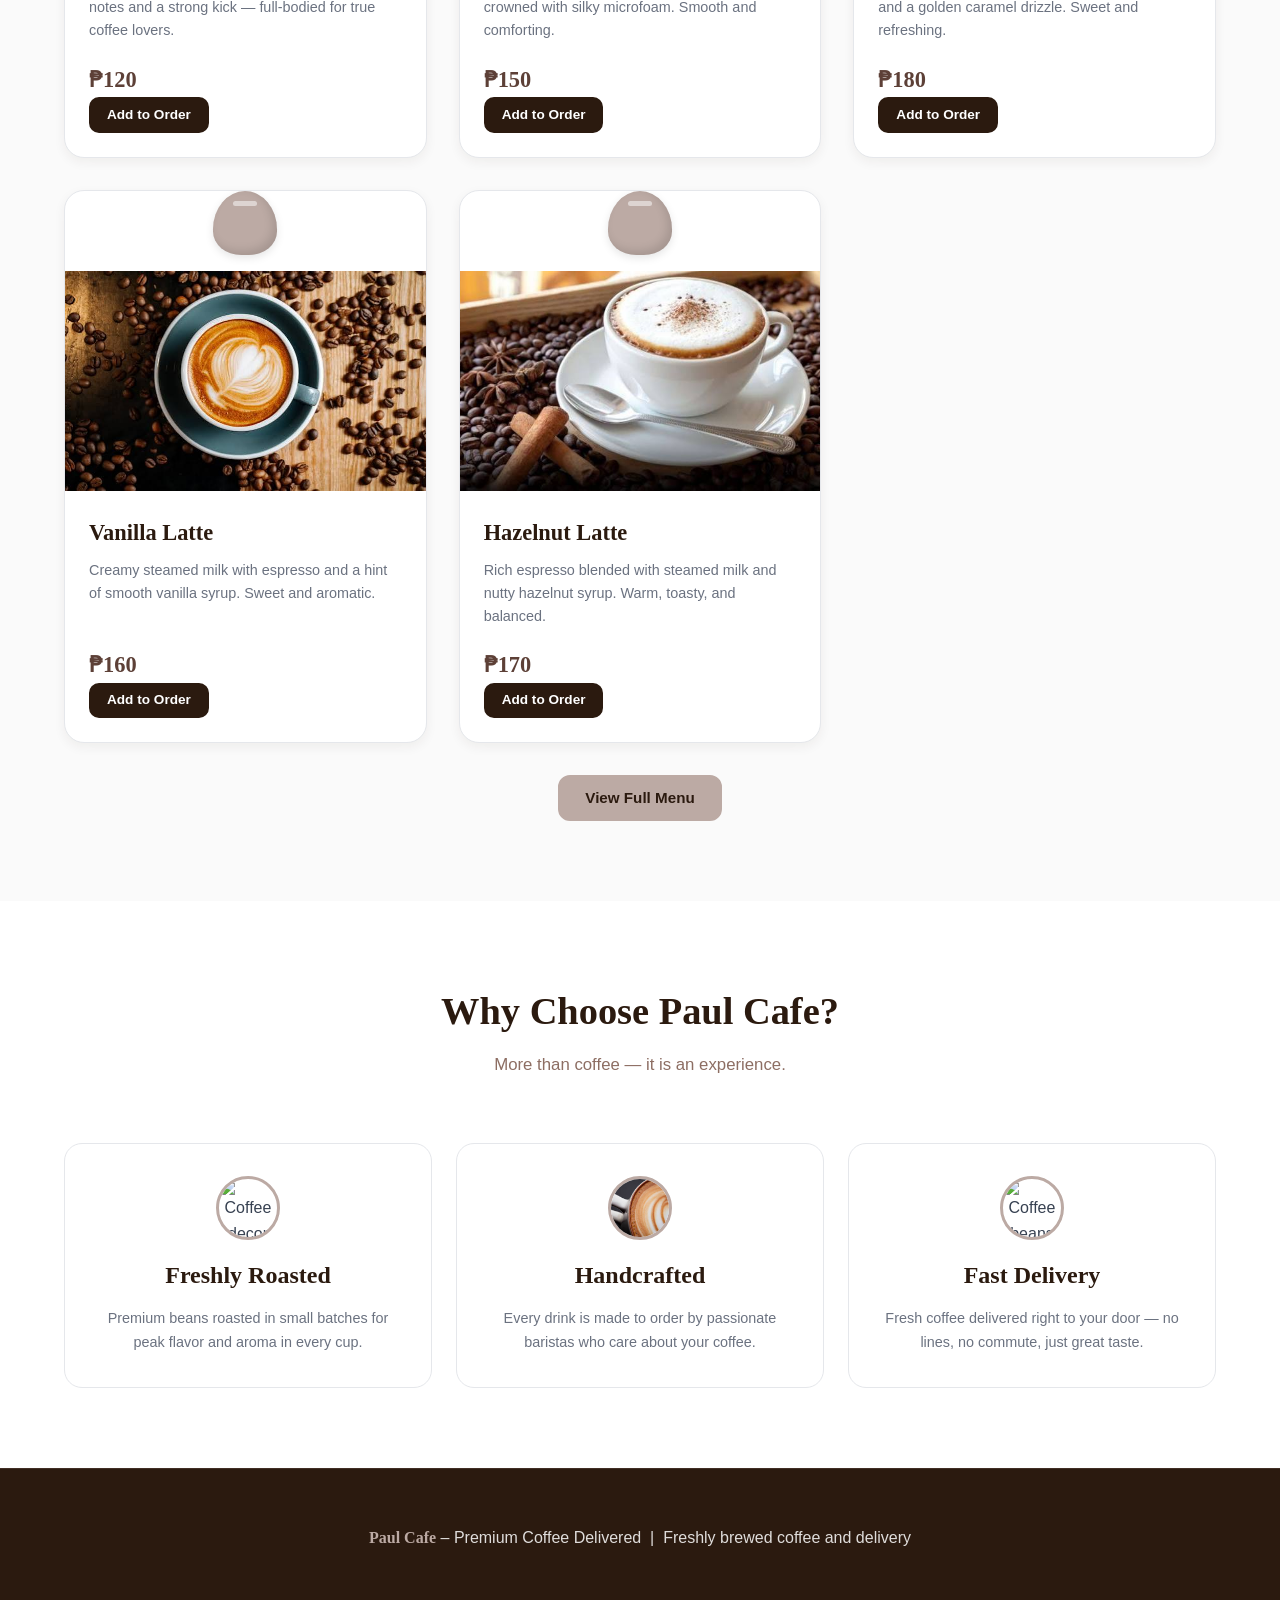
==== commit f632f636: "Add favicon and fix logo image path" ====
--- a/index.html
+++ b/index.html
@@ -3,13 +3,14 @@
 <head>
 <meta charset="UTF-8">
 <meta name="viewport" content="width=device-width, initial-scale=1">
+<link rel="icon" href="assets/images/design/favicon_coffee.jpg" type="image/jpeg">
 <title>Paul Cafe — Premium Coffee Delivery</title>
 <link rel="stylesheet" href="style.css">
 </head>
 <body>
 <header>
  <div class="bar">
-  <a class="brand" href="index.html"><img src="assets/images/brand/logo.jpg" alt="Paul Cafe logo"><span><strong>Paul Cafe</strong><small>Premium Coffee</small></span></a>
+  <a class="brand" href="index.html"><img src="assets/images/design/logo.jpg" alt="Paul Cafe logo"><span><strong>Paul Cafe</strong><small>Premium Coffee</small></span></a>
   <button id="navToggle" aria-label="Toggle navigation menu" aria-expanded="false" aria-controls="mainNav">☰</button>
   <nav id="mainNav" aria-label="Main navigation"><ul><li><a href="index.html" class="active" aria-current="page">Home</a></li><li><a href="menu.html">Menu</a></li><li><a href="about.html">About</a></li><li><a href="contact.html">Contact</a></li><li><a href="signin.html">Sign In</a></li><li><a href="signup.html">Sign Up</a></li></ul></nav>
  </div>
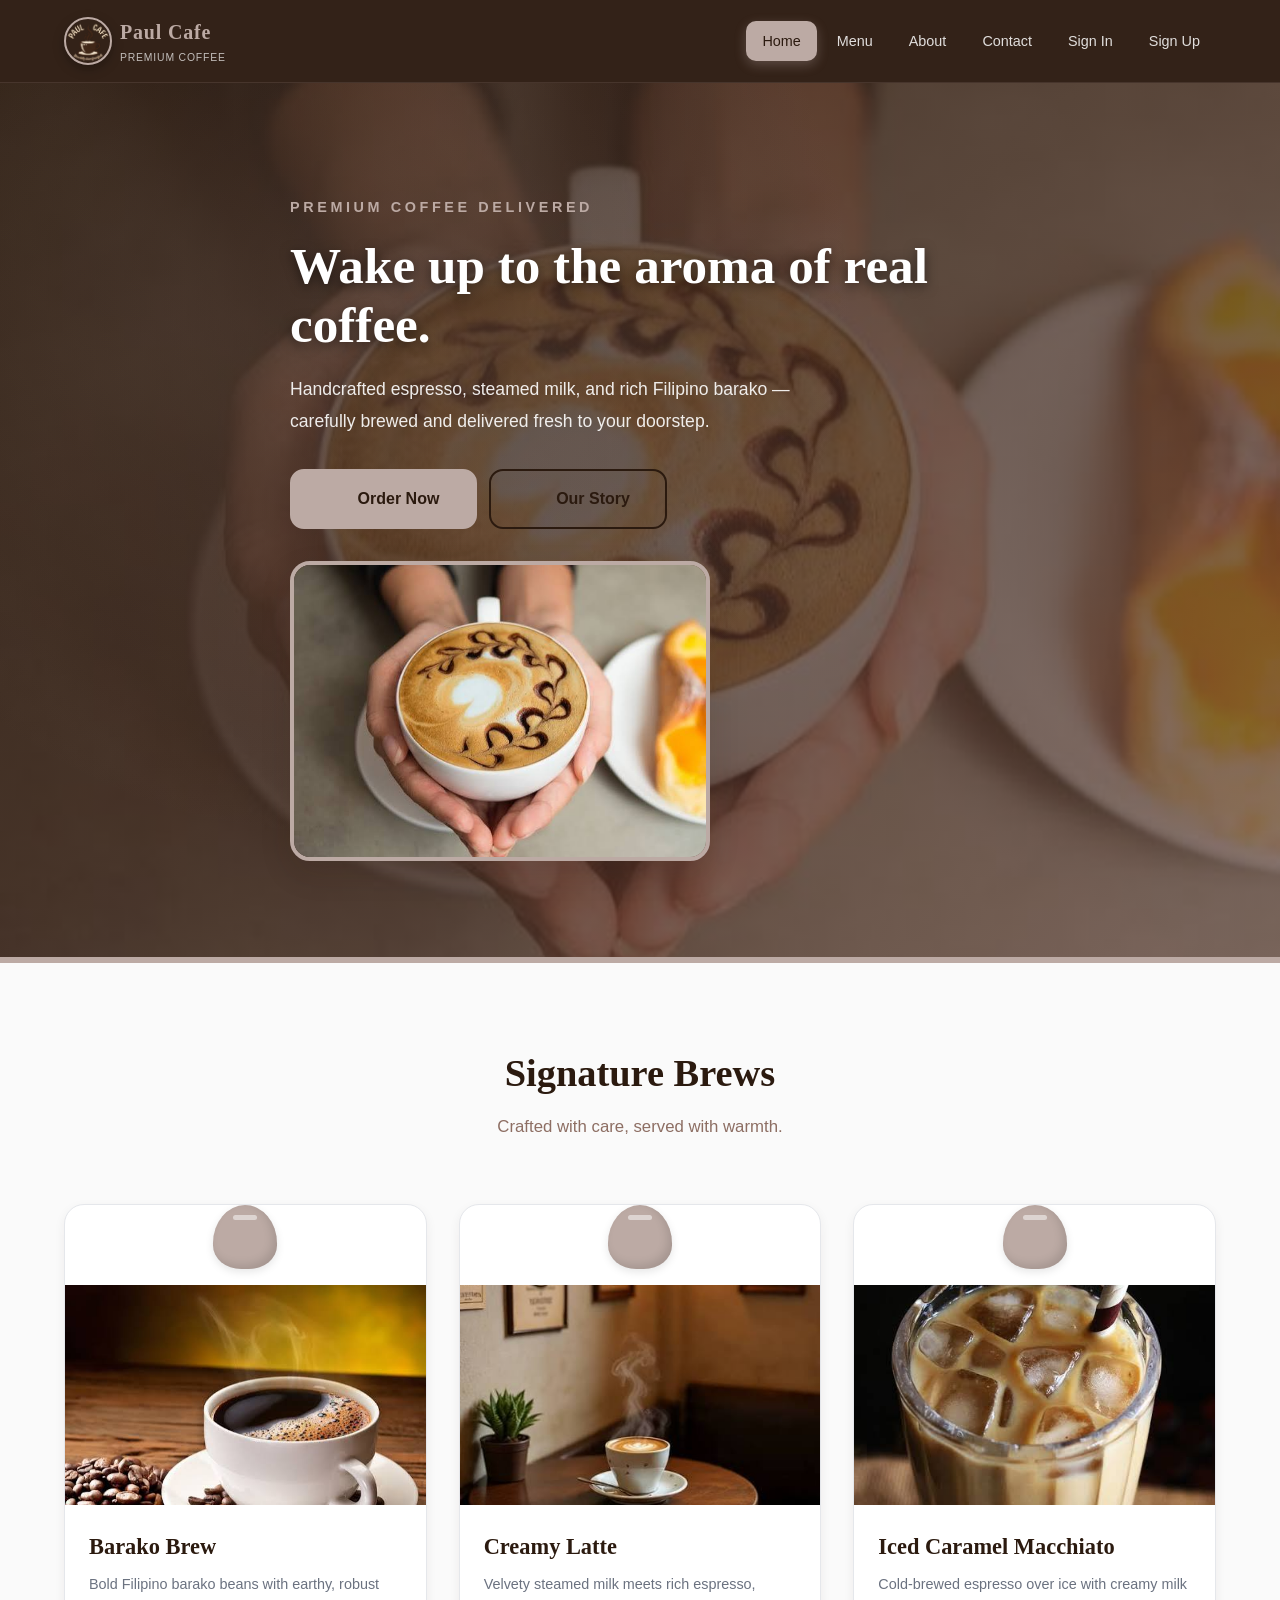
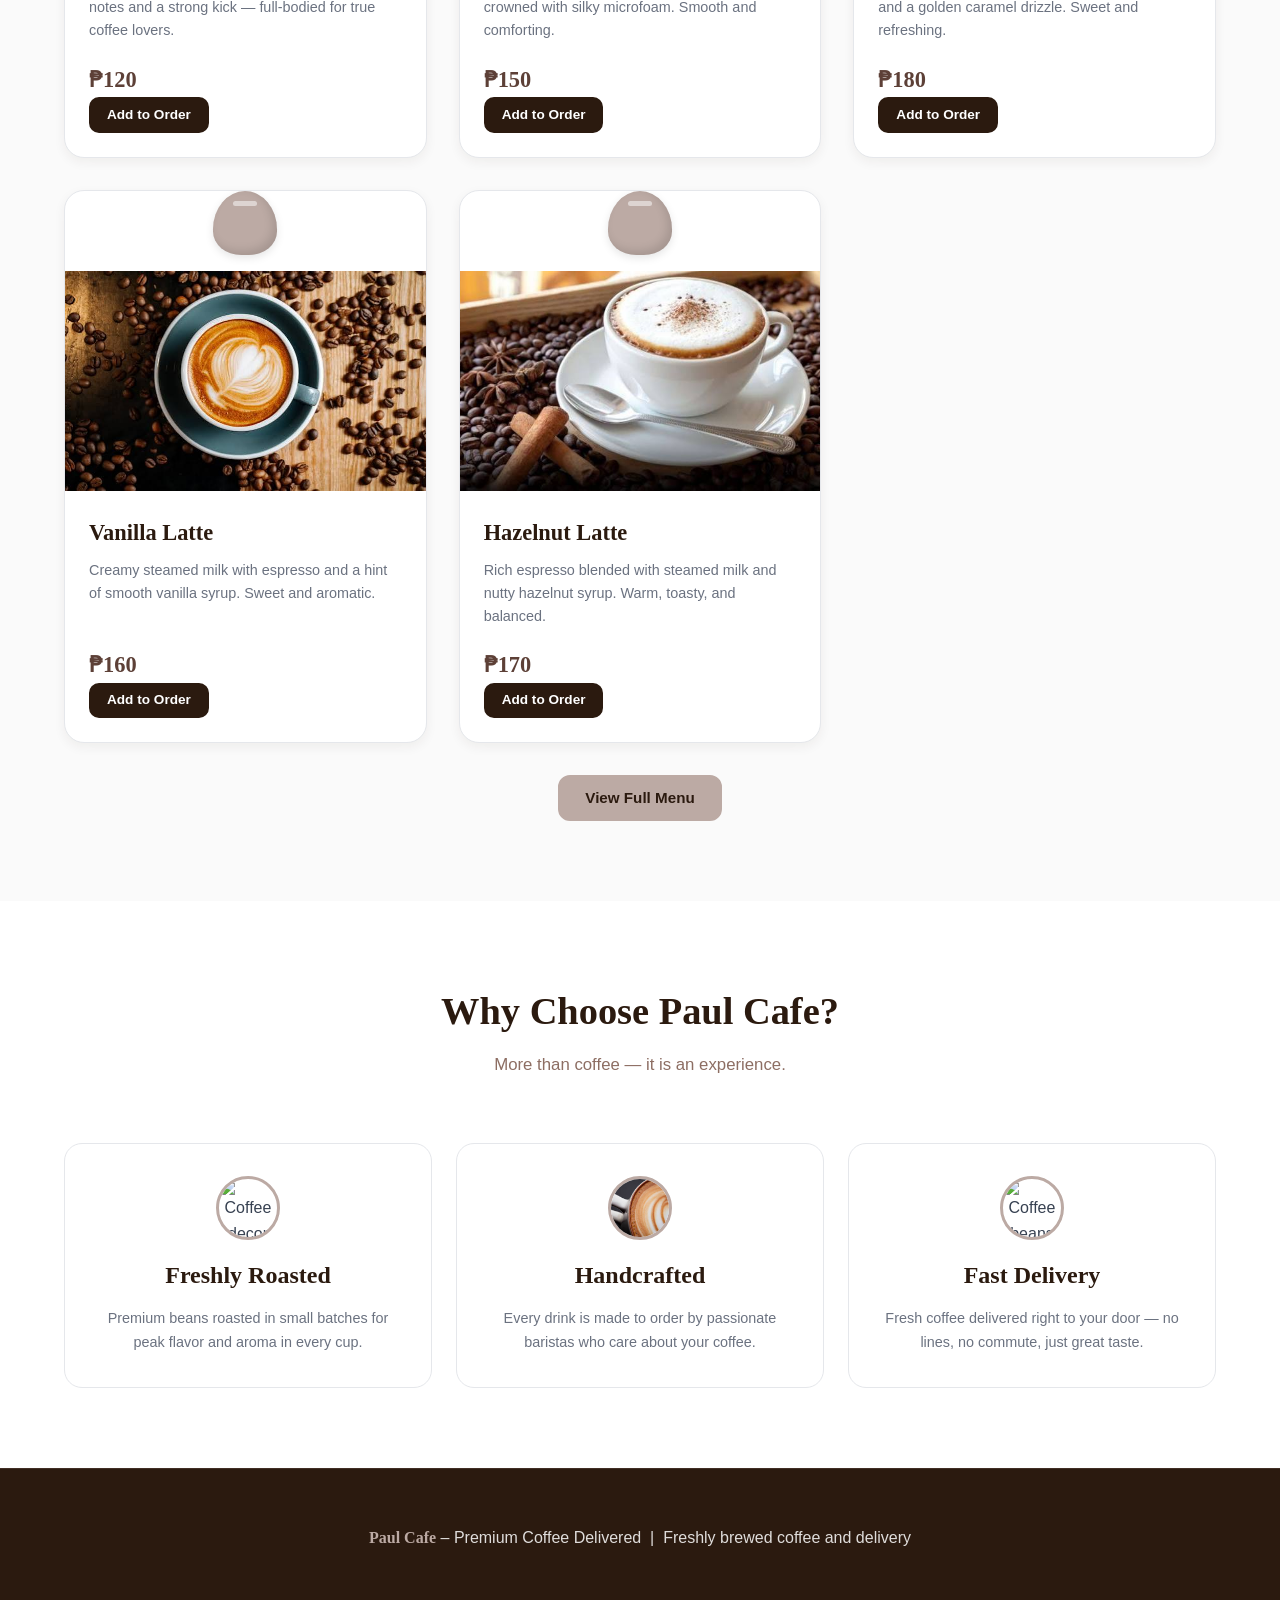
==== commit 22112b4e: "Add multi-size favicon declarations for better visibility" ====
--- a/index.html
+++ b/index.html
@@ -3,14 +3,16 @@
 <head>
 <meta charset="UTF-8">
 <meta name="viewport" content="width=device-width, initial-scale=1">
-<link rel="icon" href="assets/images/design/favicon_coffee.jpg" type="image/jpeg">
+<link rel="icon" href="assets/images/design/favicon_coffee.png" type="image/png" sizes="32x32">
+<link rel="icon" href="assets/images/design/favicon_coffee.png" type="image/png" sizes="16x16">
+<link rel="apple-touch-icon" href="assets/images/design/favicon_coffee.png">
 <title>Paul Cafe — Premium Coffee Delivery</title>
 <link rel="stylesheet" href="style.css">
 </head>
 <body>
 <header>
  <div class="bar">
-  <a class="brand" href="index.html"><img src="assets/images/design/logo.jpg" alt="Paul Cafe logo"><span><strong>Paul Cafe</strong><small>Premium Coffee</small></span></a>
+  <a class="brand" href="index.html"><img src="assets/images/design/logo.png" alt="Paul Cafe logo"><span><strong>Paul Cafe</strong><small>Premium Coffee</small></span></a>
   <button id="navToggle" aria-label="Toggle navigation menu" aria-expanded="false" aria-controls="mainNav">☰</button>
   <nav id="mainNav" aria-label="Main navigation"><ul><li><a href="index.html" class="active" aria-current="page">Home</a></li><li><a href="menu.html">Menu</a></li><li><a href="about.html">About</a></li><li><a href="contact.html">Contact</a></li><li><a href="signin.html">Sign In</a></li><li><a href="signup.html">Sign Up</a></li></ul></nav>
  </div>
